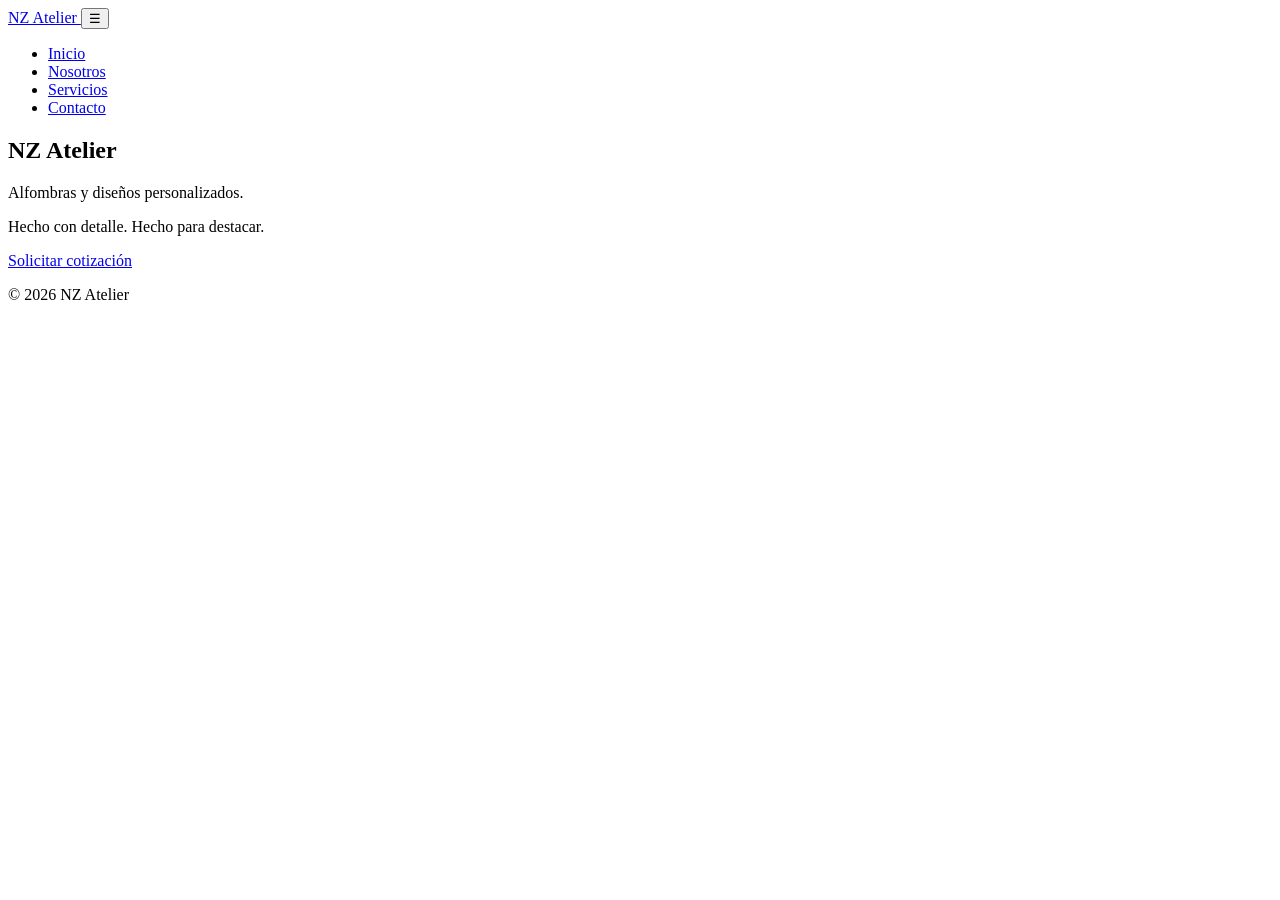
==== index.html @ e8274efa "Estructura inicial del proyecto NZ Atelier" ====
<!DOCTYPE html>
<html lang="es">

<head>
    <meta charset="UTF-8">
    <meta name="viewport" content="width=device-width, initial-scale=1.0">
    <title>NZ Atelier</title>
    <link rel="stylesheet" href="css/estilos.css">
</head>

<body>

    <!-- Encabezado -->
    <header class="header">

        <a href="index.html" class="logo">
            NZ Atelier
        </a>

        <button class="hamburguesa" id="btnMenu">
            ☰
        </button>

        <nav class="menu" id="menu">
            <ul>
                <li><a href="index.html">Inicio</a></li>
                <li><a href="nosotros.html">Nosotros</a></li>
                <li><a href="servicios.html">Servicios</a></li>
                <li><a href="contacto.html">Contacto</a></li>
            </ul>
        </nav>

    </header>

    <main>

        <!-- Portada principal -->
        <section class="hero">

            <h1>NZ Atelier</h1>

            <p>
                Alfombras y diseños personalizados.
            </p>

            <p>
                Hecho con detalle. Hecho para destacar.
            </p>

            <a href="contacto.html" class="boton">
                Solicitar cotización
            </a>

        </section>

    </main>

    <footer class="footer">
        <p>© 2026 NZ Atelier</p>
    </footer>

    <script src="js/main.js"></script>

</body>

</html>
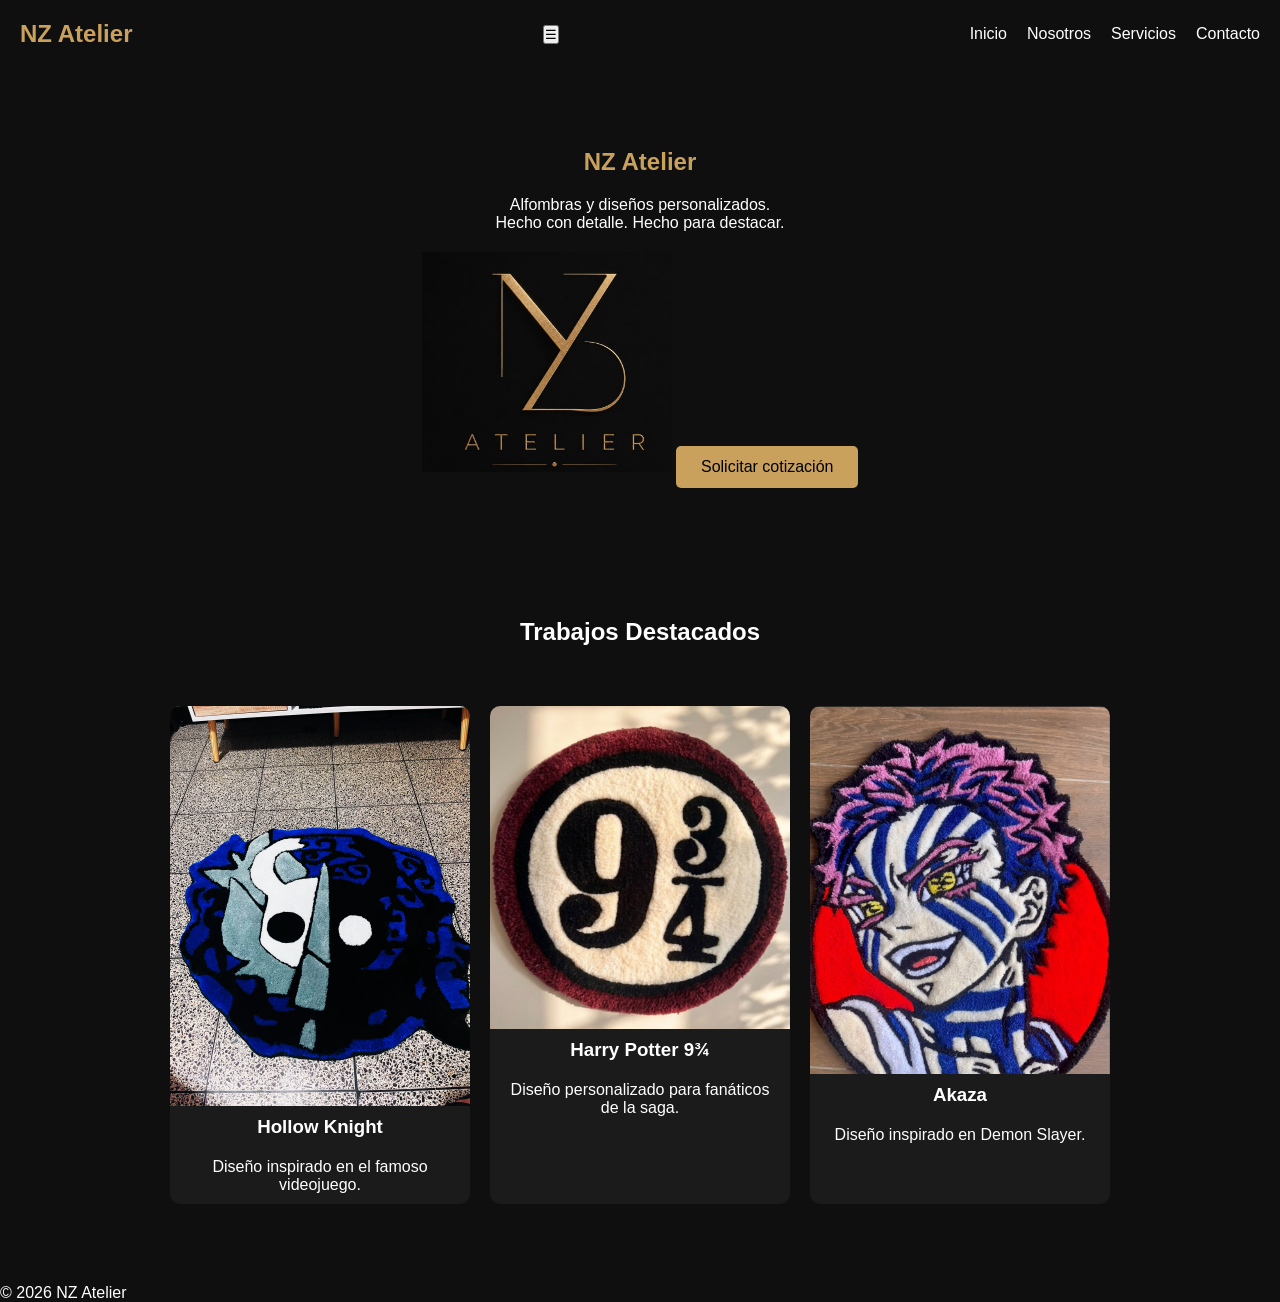
==== commit 1f7c74ed: "Creación de portada y sección de trabajos destacados" ====
--- a/index.html
+++ b/index.html
@@ -35,23 +35,49 @@
     <main>
 
         <!-- Portada principal -->
-        <section class="hero">
+       <section class="hero">
 
-            <h1>NZ Atelier</h1>
+    <h1>NZ Atelier</h1>
 
-            <p>
-                Alfombras y diseños personalizados.
-            </p>
+    <p>Alfombras y diseños personalizados.</p>
 
-            <p>
-                Hecho con detalle. Hecho para destacar.
-            </p>
+    <p>Hecho con detalle. Hecho para destacar.</p>
 
-            <a href="contacto.html" class="boton">
-                Solicitar cotización
-            </a>
+    <img src="img/logo.jpg" alt="Logo NZ Atelier" class="logo-principal">
 
-        </section>
+    <a href="contacto.html" class="boton">
+        Solicitar cotización
+    </a>
+
+       </section>
+
+<section class="destacados">
+
+    <h2>Trabajos Destacados</h2>
+
+    <div class="cards">
+
+        <div class="card">
+            <img src="img/hollow-knight.jpg"alt="Alfombra Hollow Knight">
+            <h3>Hollow Knight</h3>
+            <p>Diseño inspirado en el famoso videojuego.</p>
+        </div>
+
+        <div class="card">
+            <img src="img/harry-potter.jpg" alt="Alfombra Harry Potter">
+            <h3>Harry Potter 9¾</h3>
+            <p>Diseño personalizado para fanáticos de la saga.</p>
+        </div>
+
+        <div class="card">
+            <img src="img/Akasa.png" alt="Alfombra Akasa">
+            <h3>Akaza</h3>
+            <p>Diseño inspirado en Demon Slayer.</p>
+        </div>
+
+    </div>
+
+</section>
 
     </main>
 
--- a/css/estilos.css
+++ b/css/estilos.css
@@ -0,0 +1,138 @@
+/* Reinicio básico */
+
+*{
+    margin: 0;
+    padding: 0;
+    box-sizing: border-box;
+}
+
+/* Colores principales */
+
+body{
+    background-color: #0f0f0f;
+    color: white;
+    font-family: Arial, sans-serif;
+}
+
+/* Header */
+
+.header{
+    display: flex;
+    justify-content: space-between;
+    align-items: center;
+    padding: 20px;
+}
+
+/* Logo */
+
+.logo{
+    color: #c9a15c;
+    text-decoration: none;
+    font-size: 1.5rem;
+    font-weight: bold;
+}
+
+/* Menú */
+
+.menu ul{
+    list-style: none;
+    display: flex;
+    gap: 20px;
+}
+
+.menu a{
+    color: white;
+    text-decoration: none;
+}
+
+/* Hero */
+
+.hero{
+    text-align: center;
+    padding: 80px 20px;
+}
+
+.hero h1{
+    color: #c9a15c;
+    margin-bottom: 20px;
+}
+
+.boton{
+    display: inline-block;
+    margin-top: 20px;
+    padding: 12px 25px;
+    background-color: #c9a15c;
+    color: black;
+    text-decoration: none;
+    border-radius: 5px;
+}
+
+/* Cards */
+
+.cards{
+    display: flex;
+    flex-wrap: wrap;
+    gap: 20px;
+    justify-content: center;
+    padding: 30px;
+}
+
+.card{
+    width: 300px;
+    background: #1b1b1b;
+    border-radius: 10px;
+    overflow: hidden;
+    transition: .3s;
+}
+
+.card:hover{
+    transform: translateY(-5px);
+}
+
+.card img{
+    width: 100%;
+}
+
+.card h3,
+.card p{
+    padding: 10px;
+}
+.logo-principal{
+    width: 250px;
+    margin-top: 20px;
+}
+
+.destacados{
+    padding: 50px 20px;
+    text-align: center;
+}
+
+.cards{
+    display: flex;
+    gap: 20px;
+    justify-content: center;
+    flex-wrap: wrap;
+    margin-top: 30px;
+}
+
+.card{
+    width: 300px;
+    background-color: #1b1b1b;
+    border-radius: 10px;
+    overflow: hidden;
+    transition: 0.3s;
+}
+
+.card:hover{
+    transform: translateY(-5px);
+}
+
+.card img{
+    width: 100%;
+    display: block;
+}
+
+.card h3,
+.card p{
+    padding: 10px;
+}
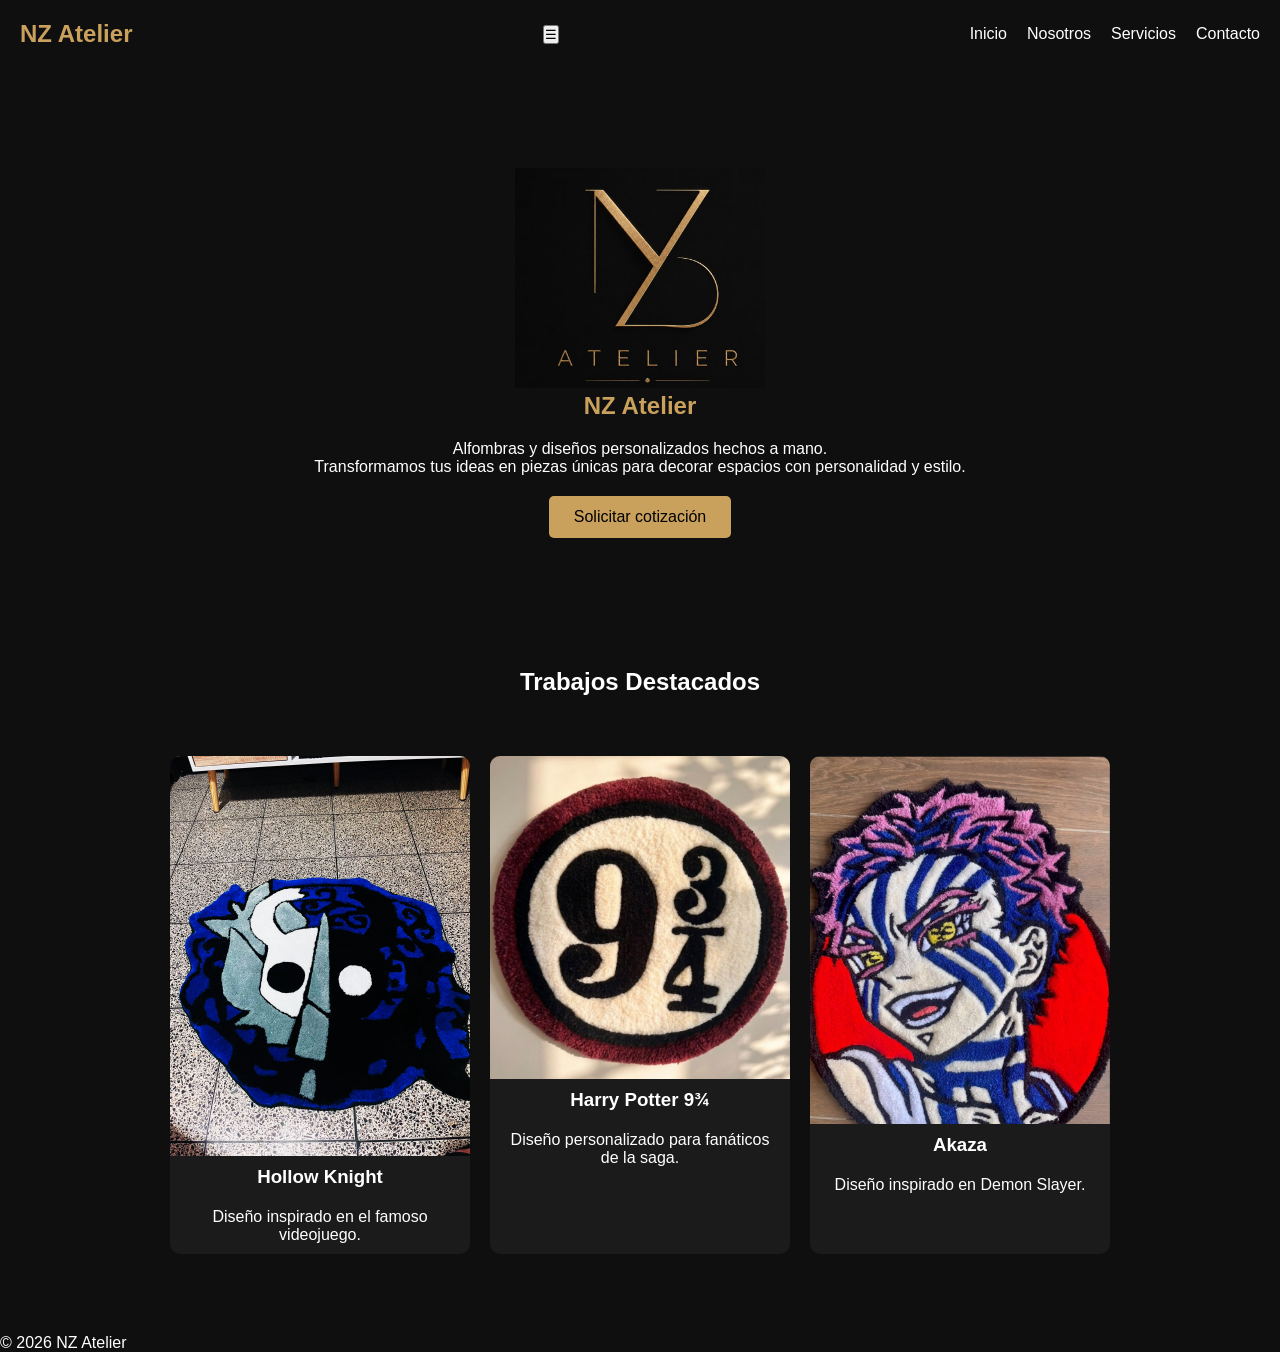
==== commit 58026a70: "Mejora de estilos y diseño principal" ====
--- a/index.html
+++ b/index.html
@@ -35,21 +35,26 @@
     <main>
 
         <!-- Portada principal -->
-       <section class="hero">
+    <section class="hero">
+
+    <img src="img/logo.jpg" alt="Logo NZ Atelier" class="logo-principal">
 
     <h1>NZ Atelier</h1>
 
-    <p>Alfombras y diseños personalizados.</p>
+    <p class="eslogan">
+        Alfombras y diseños personalizados hechos a mano.
+    </p>
 
-    <p>Hecho con detalle. Hecho para destacar.</p>
-
-    <img src="img/logo.jpg" alt="Logo NZ Atelier" class="logo-principal">
+    <p>
+        Transformamos tus ideas en piezas únicas para decorar
+        espacios con personalidad y estilo.
+    </p>
 
     <a href="contacto.html" class="boton">
         Solicitar cotización
     </a>
 
-       </section>
+</section>
 
 <section class="destacados">
 
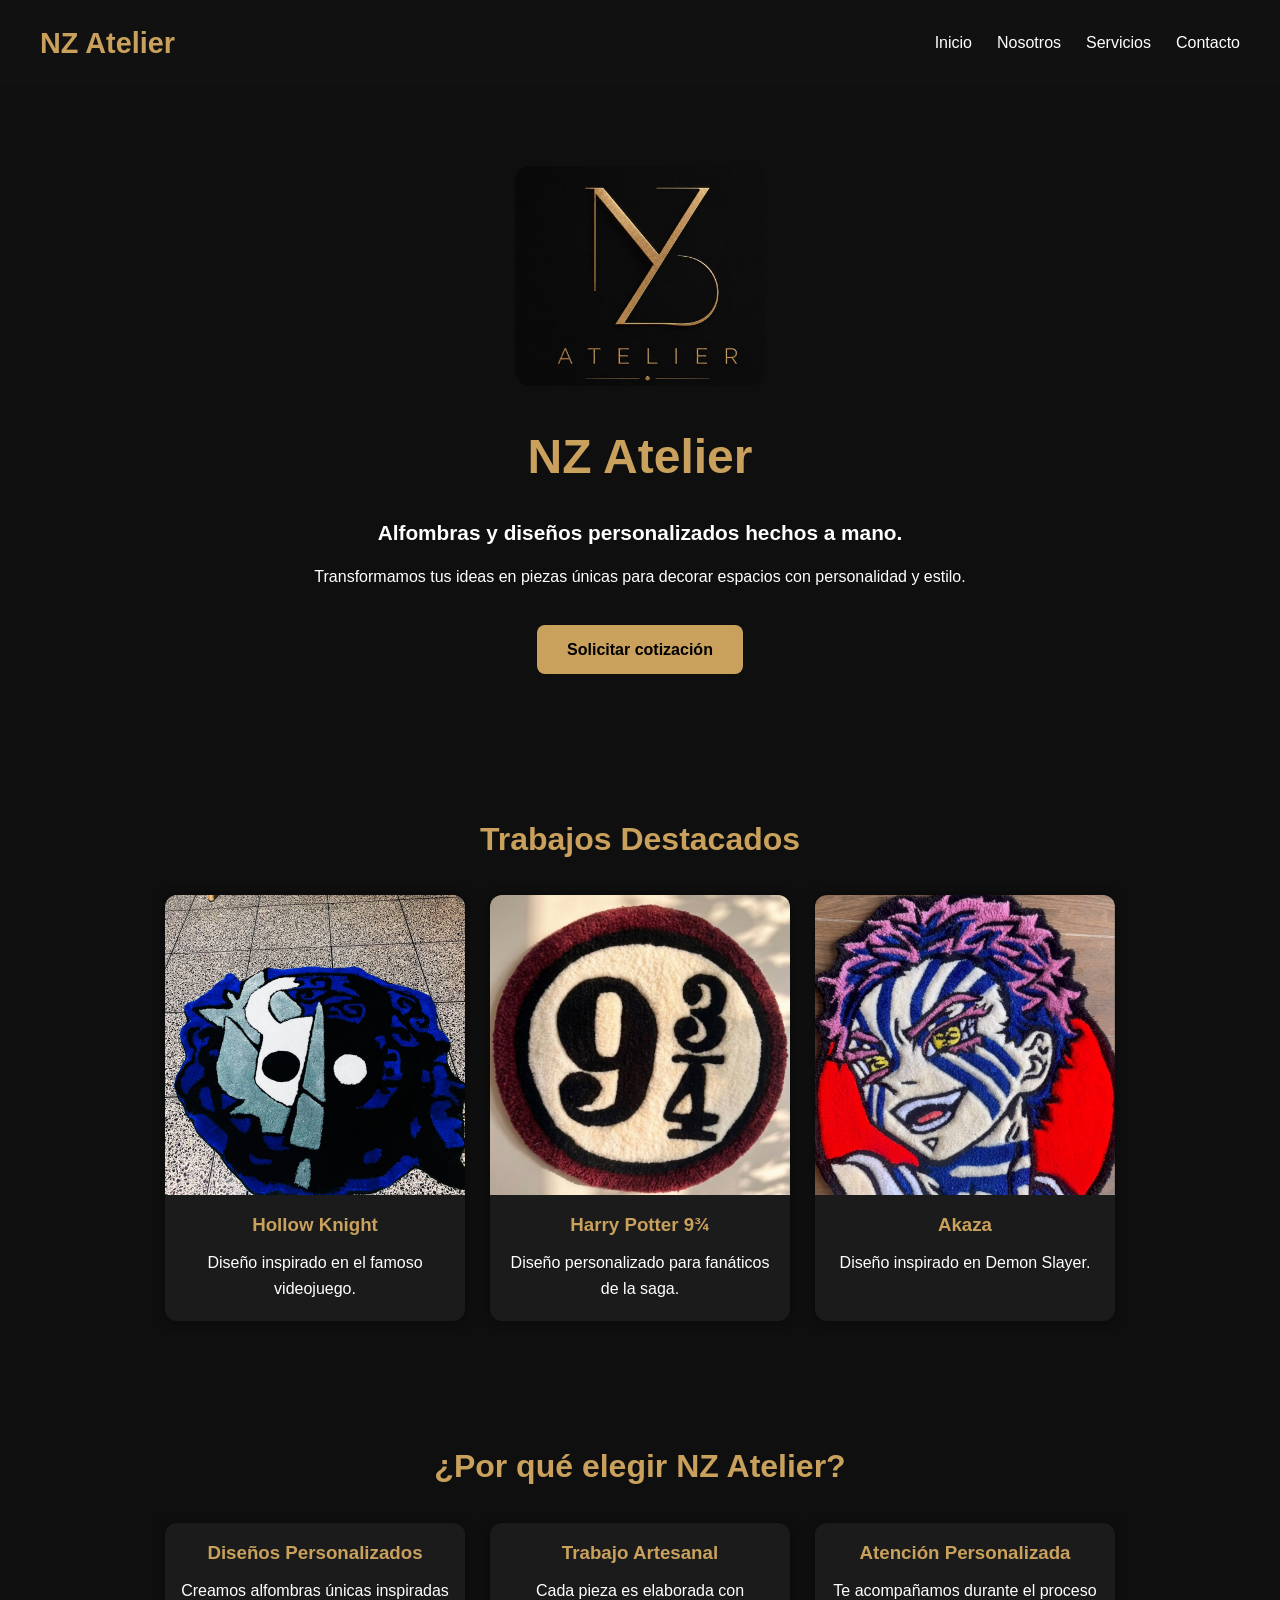
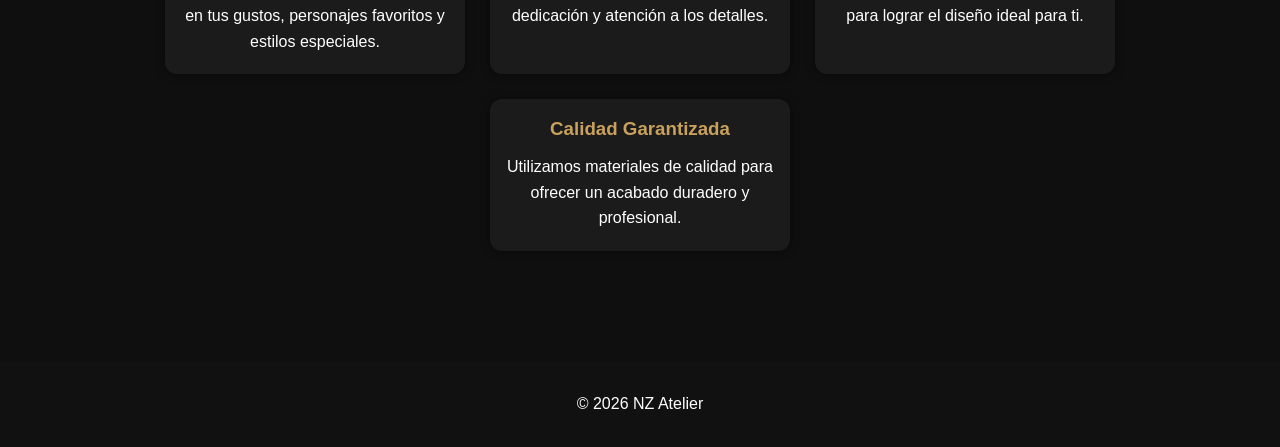
==== commit 289a0943: "Implementación de sección de beneficios" ====
--- a/index.html
+++ b/index.html
@@ -83,6 +83,47 @@
     </div>
 
 </section>
+<section class="beneficios">
+
+    <h2>¿Por qué elegir NZ Atelier?</h2>
+
+    <div class="cards">
+
+        <div class="card">
+            <h3>Diseños Personalizados</h3>
+            <p>
+                Creamos alfombras únicas inspiradas en tus gustos,
+                personajes favoritos y estilos especiales.
+            </p>
+        </div>
+
+        <div class="card">
+            <h3>Trabajo Artesanal</h3>
+            <p>
+                Cada pieza es elaborada con dedicación y atención a
+                los detalles.
+            </p>
+        </div>
+
+        <div class="card">
+            <h3>Atención Personalizada</h3>
+            <p>
+                Te acompañamos durante el proceso para lograr el diseño
+                ideal para ti.
+            </p>
+        </div>
+
+        <div class="card">
+            <h3>Calidad Garantizada</h3>
+            <p>
+                Utilizamos materiales de calidad para ofrecer un acabado
+                duradero y profesional.
+            </p>
+        </div>
+
+    </div>
+
+</section>
 
     </main>
 
--- a/css/estilos.css
+++ b/css/estilos.css
@@ -1,4 +1,6 @@
-/* Reinicio básico */
+/* ====================================
+   REINICIO GENERAL
+==================================== */
 
 *{
     margin: 0;
@@ -6,133 +8,243 @@
     box-sizing: border-box;
 }
 
-/* Colores principales */
+/* ====================================
+   ESTILOS GENERALES
+==================================== */
 
 body{
     background-color: #0f0f0f;
     color: white;
-    font-family: Arial, sans-serif;
-}
-
-/* Header */
+    font-family: Arial, Helvetica, sans-serif;
+    line-height: 1.6;
+}
+
+/* ====================================
+   HEADER
+==================================== */
 
 .header{
     display: flex;
     justify-content: space-between;
     align-items: center;
-    padding: 20px;
-}
-
-/* Logo */
+    padding: 20px 40px;
+    background-color: #111;
+}
+
+/* Logo del menú */
 
 .logo{
     color: #c9a15c;
     text-decoration: none;
-    font-size: 1.5rem;
+    font-size: 1.8rem;
     font-weight: bold;
 }
 
-/* Menú */
+/* ====================================
+   MENÚ
+==================================== */
 
 .menu ul{
+    display: flex;
     list-style: none;
-    display: flex;
-    gap: 20px;
+    gap: 25px;
 }
 
 .menu a{
     color: white;
     text-decoration: none;
-}
-
-/* Hero */
+    transition: 0.3s;
+}
+
+.menu a:hover{
+    color: #c9a15c;
+}
+
+/* Botón hamburguesa */
+
+.hamburguesa{
+    display: none;
+    background: none;
+    border: none;
+    color: white;
+    font-size: 2rem;
+    cursor: pointer;
+}
+
+/* ====================================
+   HERO
+==================================== */
 
 .hero{
     text-align: center;
     padding: 80px 20px;
+    max-width: 1000px;
+    margin: auto;
+}
+
+/* Logo principal */
+
+.logo-principal{
+    width: 250px;
+    border-radius: 15px;
+    margin-bottom: 25px;
 }
 
 .hero h1{
     color: #c9a15c;
+    font-size: 3rem;
     margin-bottom: 20px;
 }
+
+.hero p{
+    margin-bottom: 15px;
+}
+
+/* Eslogan */
+
+.eslogan{
+    font-size: 1.3rem;
+    font-weight: bold;
+}
+
+/* ====================================
+   BOTÓN
+==================================== */
 
 .boton{
     display: inline-block;
     margin-top: 20px;
-    padding: 12px 25px;
+    padding: 12px 30px;
     background-color: #c9a15c;
     color: black;
     text-decoration: none;
-    border-radius: 5px;
-}
-
-/* Cards */
+    border-radius: 8px;
+    transition: 0.3s;
+    font-weight: bold;
+}
+
+.boton:hover{
+    background-color: #e0bb75;
+    transform: translateY(-3px);
+}
+
+/* ====================================
+   TRABAJOS DESTACADOS
+==================================== */
+
+.destacados{
+    padding: 60px 20px;
+    text-align: center;
+}
+
+.destacados h2{
+    color: #c9a15c;
+    margin-bottom: 30px;
+    font-size: 2rem;
+}
+
+/* ====================================
+   CARDS
+==================================== */
 
 .cards{
     display: flex;
+    justify-content: center;
+    gap: 25px;
     flex-wrap: wrap;
-    gap: 20px;
-    justify-content: center;
-    padding: 30px;
-}
-
-.card{
-    width: 300px;
-    background: #1b1b1b;
-    border-radius: 10px;
-    overflow: hidden;
-    transition: .3s;
-}
-
-.card:hover{
-    transform: translateY(-5px);
-}
-
-.card img{
-    width: 100%;
-}
-
-.card h3,
-.card p{
-    padding: 10px;
-}
-.logo-principal{
-    width: 250px;
-    margin-top: 20px;
-}
-
-.destacados{
-    padding: 50px 20px;
-    text-align: center;
-}
-
-.cards{
-    display: flex;
-    gap: 20px;
-    justify-content: center;
-    flex-wrap: wrap;
-    margin-top: 30px;
 }
 
 .card{
     width: 300px;
     background-color: #1b1b1b;
-    border-radius: 10px;
+    border-radius: 12px;
     overflow: hidden;
     transition: 0.3s;
+    box-shadow: 0 0 10px rgba(0,0,0,.5);
 }
 
 .card:hover{
-    transform: translateY(-5px);
-}
+    transform: translateY(-8px);
+}
+
+/* Imagen de tarjeta */
 
 .card img{
     width: 100%;
+    height: 300px;
+    object-fit: cover;
     display: block;
 }
 
-.card h3,
+/* Contenido */
+
+.card h3{
+    padding: 15px 10px 10px;
+    color: #c9a15c;
+}
+
 .card p{
-    padding: 10px;
+    padding: 0 10px 20px;
+}
+
+/* ====================================
+   FOOTER
+==================================== */
+
+.footer{
+    text-align: center;
+    padding: 30px;
+    background-color: #111;
+    margin-top: 50px;
+}
+
+/* ====================================
+   RESPONSIVE
+==================================== */
+
+@media(max-width: 701px){
+
+    .header{
+        flex-direction: column;
+        gap: 15px;
+    }
+
+    .hero h1{
+        font-size: 2.5rem;
+    }
+
+    .logo-principal{
+        width: 200px;
+    }
+}
+
+@media(max-width: 501px){
+
+    .hero h1{
+        font-size: 2rem;
+    }
+
+    .logo-principal{
+        width: 160px;
+    }
+
+    .card{
+        width: 100%;
+        max-width: 320px;
+    }
+}
+
+/* ====================================
+   BENEFICIOS
+==================================== */
+
+.beneficios{
+    padding: 60px 20px;
+    text-align: center;
+}
+
+.beneficios h2{
+    color: #c9a15c;
+    margin-bottom: 30px;
+    font-size: 2rem;
 }
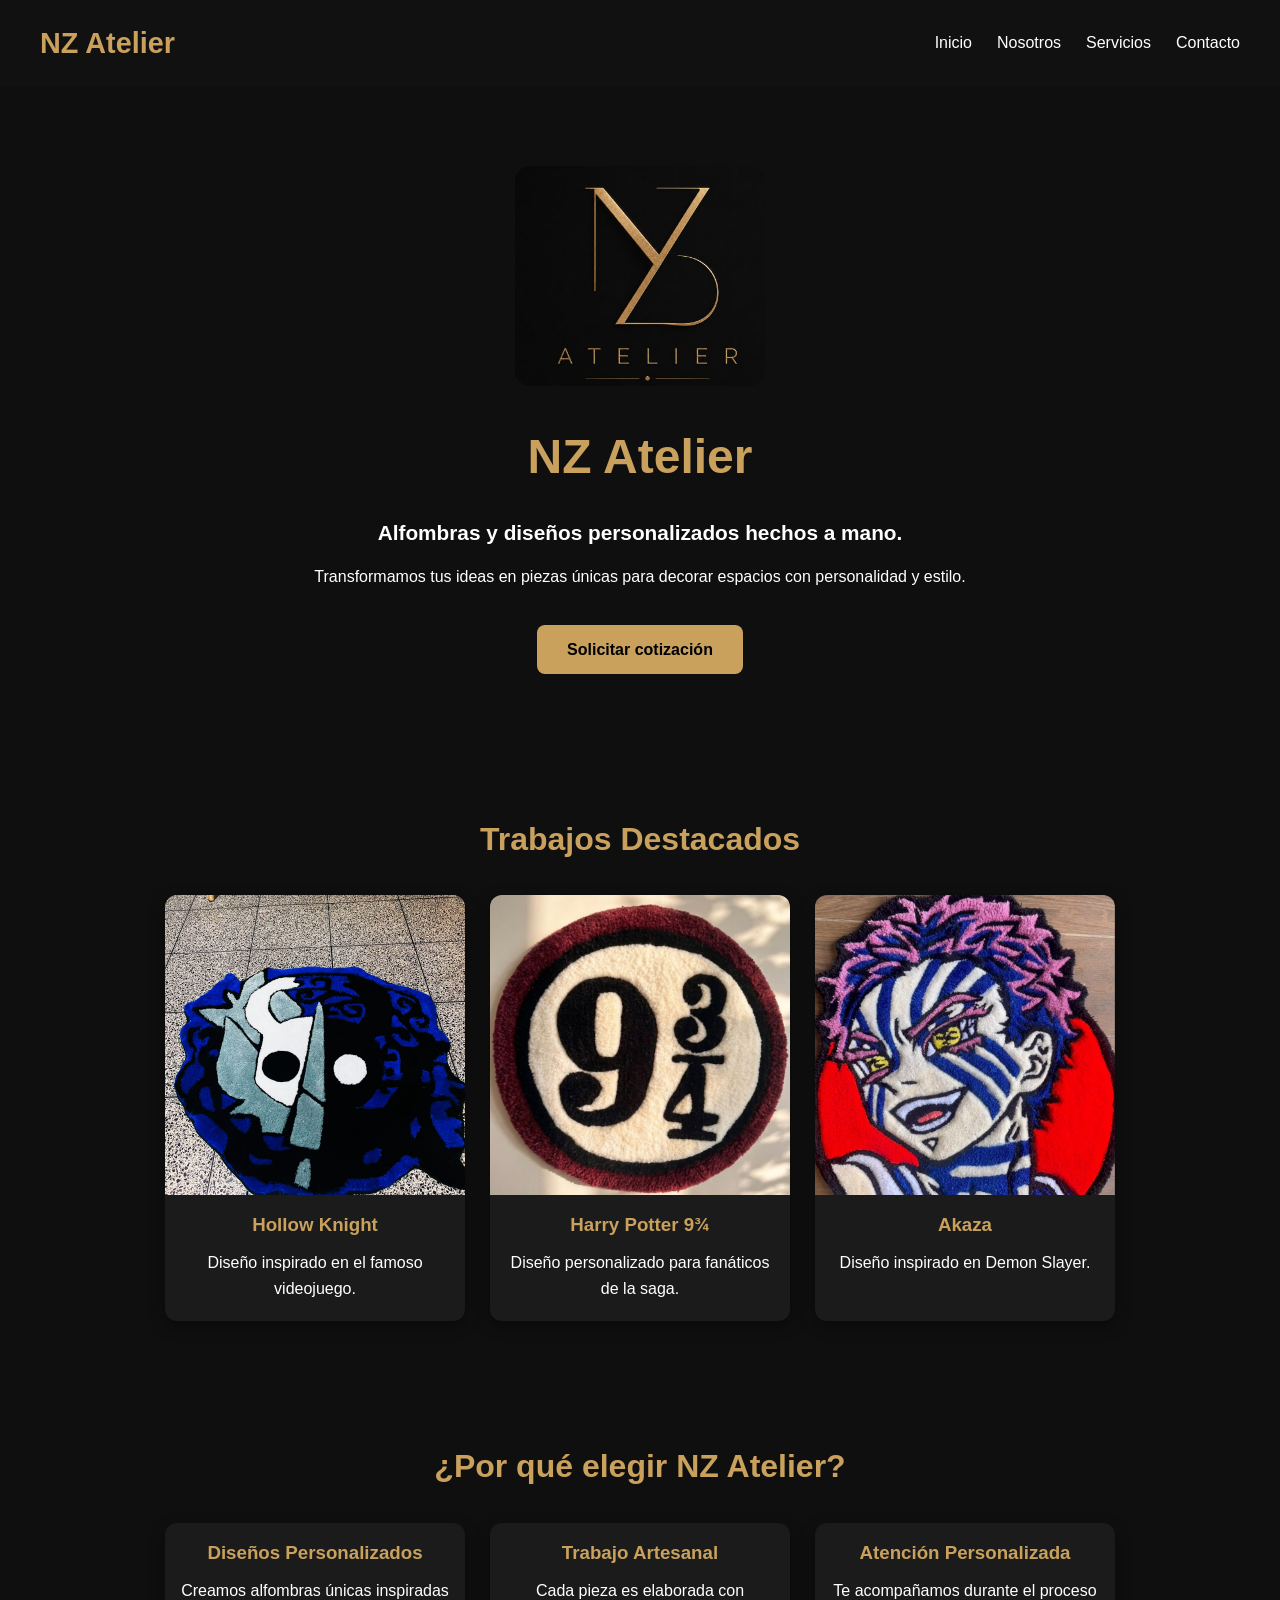
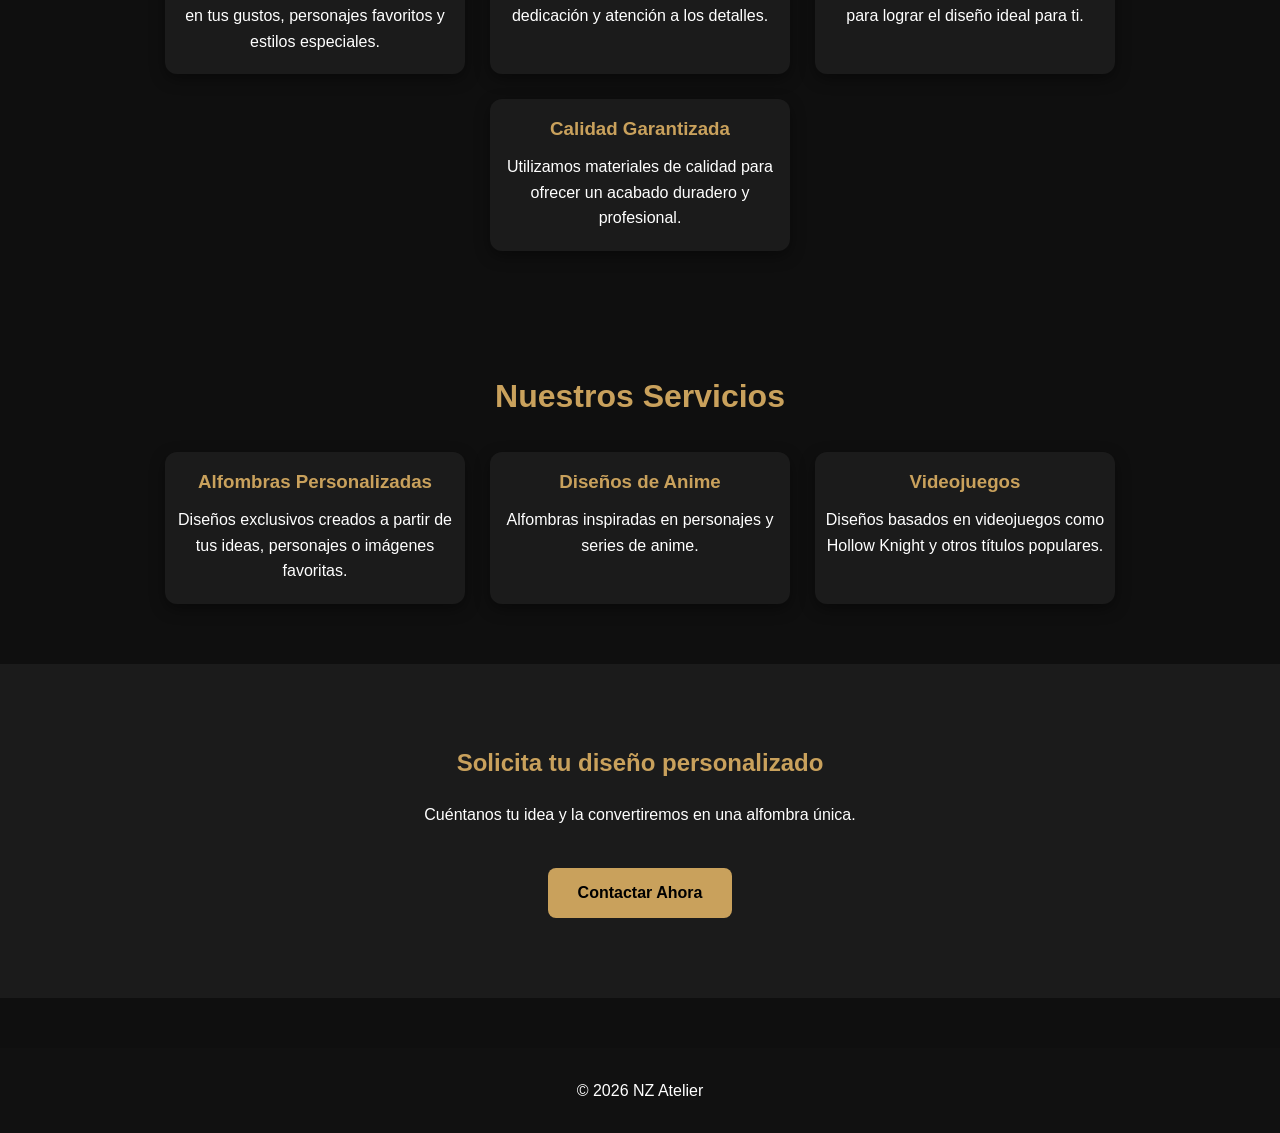
==== commit 2eec0118: "Implementación de hero dinámico y mejoras en la página de contacto" ====
--- a/index.html
+++ b/index.html
@@ -125,6 +125,53 @@
 
 </section>
 
+<section class="servicios-home">
+
+    <h2>Nuestros Servicios</h2>
+
+    <div class="cards">
+
+        <div class="card">
+            <h3>Alfombras Personalizadas</h3>
+            <p>
+                Diseños exclusivos creados a partir de tus ideas,
+                personajes o imágenes favoritas.
+            </p>
+        </div>
+
+        <div class="card">
+            <h3>Diseños de Anime</h3>
+            <p>
+                Alfombras inspiradas en personajes y series de anime.
+            </p>
+        </div>
+
+        <div class="card">
+            <h3>Videojuegos</h3>
+            <p>
+                Diseños basados en videojuegos como Hollow Knight
+                y otros títulos populares.
+            </p>
+        </div>
+
+    </div>
+
+</section>
+
+<section class="contacto-home">
+
+    <h2>Solicita tu diseño personalizado</h2>
+
+    <p>
+        Cuéntanos tu idea y la convertiremos en una alfombra única.
+    </p>
+
+    <a href="contacto.html" class="boton">
+        Contactar Ahora
+    </a>
+
+</section>
+
     </main>
 
     <footer class="footer">
--- a/css/estilos.css
+++ b/css/estilos.css
@@ -247,4 +247,386 @@
     color: #c9a15c;
     margin-bottom: 30px;
     font-size: 2rem;
+}
+/* ====================================
+   SERVICIOS HOME
+==================================== */
+
+.servicios-home{
+    padding: 60px 20px;
+    text-align: center;
+}
+
+.servicios-home h2{
+    color: #c9a15c;
+    margin-bottom: 30px;
+    font-size: 2rem;
+}
+
+/* ====================================
+   CONTACTO HOME
+==================================== */
+
+.contacto-home{
+    text-align: center;
+    padding: 80px 20px;
+    background-color: #1b1b1b;
+}
+
+.contacto-home h2{
+    color: #c9a15c;
+    margin-bottom: 20px;
+}
+
+.contacto-home p{
+    margin-bottom: 20px;
+}
+
+/* ====================================
+   LOGO EN EL MENÚ
+==================================== */
+
+.logo{
+    display: flex;
+    align-items: center;
+    gap: 10px;
+}
+
+.logo-menu{
+    width: 50px;
+    height: 50px;
+    object-fit: cover;
+    border-radius: 50%;
+}
+
+/* ====================================
+   MEJORAS EN LAS TARJETAS
+==================================== */
+
+.card{
+    width: 300px;
+    background-color: #1b1b1b;
+    border-radius: 12px;
+    overflow: hidden;
+    transition: 0.3s;
+    box-shadow: 0 5px 15px rgba(0,0,0,.4);
+}
+
+.card:hover{
+    transform: translateY(-8px);
+    box-shadow: 0 10px 25px rgba(201,161,92,.3);
+}
+
+.card img{
+    width: 100%;
+    height: 300px;
+    object-fit: cover;
+    display: block;
+}
+
+/* ====================================
+   MENÚ MÓVIL
+==================================== */
+
+.menu.activo{
+    display: flex;
+}
+
+/* ====================================
+   TABLET
+==================================== */
+
+@media(max-width:701px){
+
+    .hamburguesa{
+        display: block;
+    }
+
+    .header{
+        flex-wrap: wrap;
+    }
+
+    .menu{
+        width: 100%;
+        display: none;
+        margin-top: 15px;
+    }
+
+    .menu ul{
+        flex-direction: column;
+        text-align: center;
+        gap: 15px;
+    }
+
+    .hero h1{
+        font-size: 2.5rem;
+    }
+
+    .logo-principal{
+        width: 200px;
+    }
+}
+
+/* ====================================
+   CELULAR
+==================================== */
+
+@media(max-width:501px){
+
+    .hero{
+        padding: 50px 15px;
+    }
+
+    .hero h1{
+        font-size: 2rem;
+    }
+
+    .logo-principal{
+        width: 160px;
+    }
+
+    .card{
+        width: 100%;
+        max-width: 320px;
+    }
+
+    .destacados h2,
+    .beneficios h2,
+    .servicios-home h2,
+    .contacto-home h2{
+        font-size: 1.7rem;
+    }
+}
+
+
+/* ====================================
+   FORMULARIO PREMIUM
+==================================== */
+
+.contacto-formulario{
+    max-width: 1000px;
+    margin: 80px auto;
+    padding: 0 20px;
+}
+
+.contacto-formulario h2{
+    text-align: center;
+    color: #c9a15c;
+    font-size: 2.5rem;
+    margin-bottom: 20px;
+}
+
+.texto-formulario{
+    text-align: center;
+    max-width: 700px;
+    margin: 0 auto 40px;
+}
+
+.formulario{
+    background: #171717;
+    padding: 40px;
+    border-radius: 20px;
+    border: 1px solid rgba(201,161,92,.25);
+
+    display: flex;
+    flex-direction: column;
+    gap: 15px;
+}
+
+.formulario label{
+    color: #c9a15c;
+    font-weight: bold;
+    margin-top: 10px;
+}
+
+.formulario input,
+.formulario select,
+.formulario textarea{
+    width: 100%;
+    padding: 15px;
+    border-radius: 10px;
+    border: 1px solid #333;
+    background-color: #252525;
+    color: white;
+    font-size: 1rem;
+}
+
+.formulario textarea{
+    min-height: 180px;
+    resize: vertical;
+}
+
+.formulario button{
+    align-self: center;
+}
+
+.formulario:hover{
+    box-shadow: 0 0 25px rgba(201,161,92,.2);
+}
+
+/* ====================================
+   ZONA DE INSPIRACIÓN
+==================================== */
+
+.subida-diseno{
+    padding: 30px;
+    margin: 20px 0;
+
+    border: 2px dashed #c9a15c;
+    border-radius: 20px;
+
+    background-color: #202020;
+    text-align: center;
+}
+
+.subida-diseno h3{
+    color: #c9a15c;
+    margin-bottom: 10px;
+    font-size: 1.4rem;
+}
+
+.subida-diseno p{
+    margin-bottom: 20px;
+}
+
+.subida-diseno input[type="file"]{
+    width: 100%;
+    padding: 15px;
+    background-color: #2a2a2a;
+    border-radius: 10px;
+}
+/* ====================================
+   EFECTO MÁS ELEGANTE
+==================================== */
+
+.formulario{
+    transition: .3s;
+}
+
+.formulario:hover{
+    box-shadow: 0 0 25px rgba(201,161,92,.2);
+}
+/* ====================================
+   HERO CONTACTO CON SLIDER
+==================================== */
+
+.hero-contacto{
+    position: relative;
+    min-height: 90vh;
+
+    display: flex;
+    justify-content: center;
+    align-items: center;
+
+    overflow: hidden;
+}
+
+/* Contenedor de imágenes */
+
+.slider-bg{
+    position: absolute;
+    top: 0;
+    left: 0;
+
+    width: 100%;
+    height: 100%;
+}
+
+/* Imágenes */
+
+.slide{
+    position: absolute;
+    top: 0;
+    left: 0;
+
+    width: 100%;
+    height: 100%;
+
+    opacity: 0;
+
+    transition: opacity 3s ease-in-out;
+
+    background-size: 70%;
+    background-repeat: no-repeat;
+    background-position: center;
+}
+
+
+.slide:nth-child(1){
+    background-image:
+    linear-gradient(
+    rgba(0,0,0,.75),
+    rgba(0,0,0,.75)
+    ),
+    url("../img/hollow-knight.jpg");
+}
+
+.slide:nth-child(2){
+    background-image:
+    linear-gradient(
+    rgba(0,0,0,.75),
+    rgba(0,0,0,.75)
+    ),
+    url("../img/harry-potter.jpg");
+}
+
+.slide:nth-child(3){
+    background-image:
+    linear-gradient(
+    rgba(0,0,0,.75),
+    rgba(0,0,0,.75)
+    ),
+    url("../img/Akasa.png");
+}
+
+.slide.activo{
+    opacity: 1;
+}
+
+.overlay{
+    position: relative;
+    z-index: 10;
+
+    max-width: 900px;
+    padding: 20px;
+
+    text-align: center;
+}
+
+.hero-contacto h1{
+    font-size: 4rem;
+    color: #c9a15c;
+    margin-bottom: 20px;
+
+    text-shadow: 0 0 15px rgba(0,0,0,.8);
+}
+
+.hero-contacto p{
+    font-size: 1.3rem;
+    max-width: 700px;
+    margin: 0 auto 30px;
+}
+
+@media(max-width:701px){
+
+    .hero-contacto h1{
+        font-size: 3rem;
+    }
+
+}
+
+@media(max-width:501px){
+
+    .hero-contacto{
+        min-height: 70vh;
+    }
+
+    .hero-contacto h1{
+        font-size: 2rem;
+    }
+
+    .hero-contacto p{
+        font-size: 1rem;
+    }
+
 }
